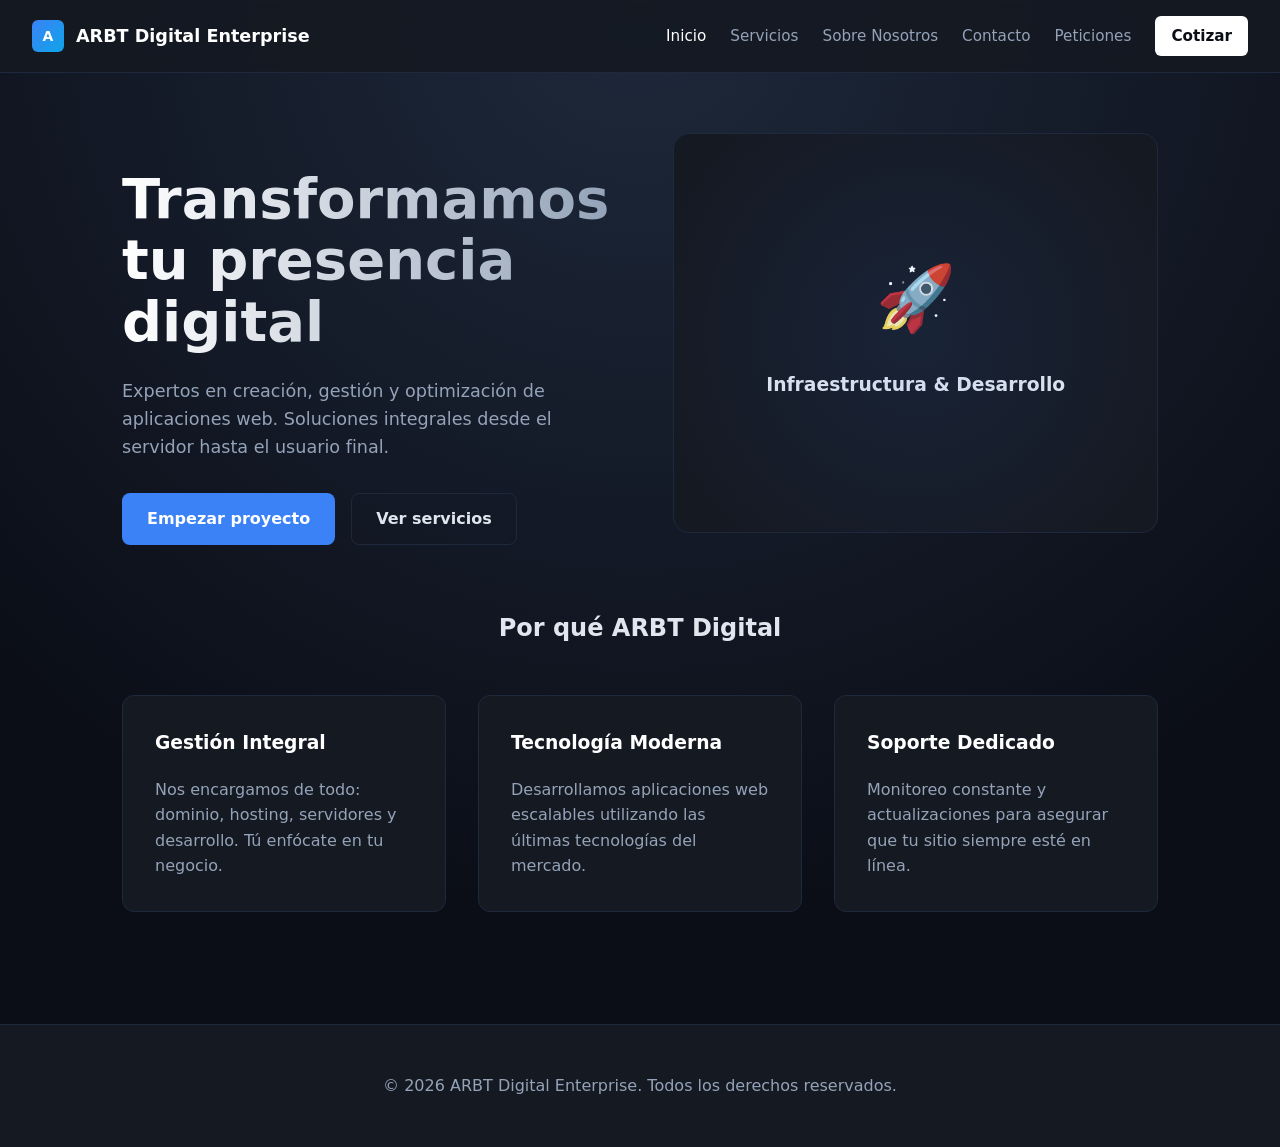
==== index.html @ 07e858a8 "Primeros Cambios Ajuste de los archivos, generación de archivo "README.md" para más detalles de la p" ====
<!DOCTYPE html>
<html lang="es">
<head>
<meta charset="UTF-8">
<meta name="viewport" content="width=device-width, initial-scale=1.0">
<title>ARBT Digital Enterprise | Consultoría Web</title>
<link rel="stylesheet" href="css/main.css">
</head>
<body>
<header class="header">
<a href="index.html" class="logo">
<div class="logo-icon">A</div>
<span>ARBT Digital Enterprise</span>
</a>
<button class="menu-toggle" aria-label="Abrir menú">
<span></span>
<span></span>
<span></span>
</button>
<nav class="menu">
<a href="index.html">Inicio</a>
<a href="pages/servicios.html">Servicios</a>
<a href="pages/sobre.html">Sobre Nosotros</a>
<a href="pages/contacto.html">Contacto</a>
            <a href="pages/peticiones.html">Peticiones</a>
            <a href="pages/contacto.html" class="menu-cta">Cotizar</a>
</nav>
</header>

<main class="contenedor">
<section class="hero">
<div class="hero-content">
<h1>Transformamos tu presencia digital</h1>
<p>Expertos en creación, gestión y optimización de aplicaciones web. Soluciones integrales desde el servidor hasta el usuario final.</p>
<div class="botones">
<a href="pages/contacto.html" class="boton">Empezar proyecto</a>
<a href="pages/servicios.html" class="boton secundario">Ver servicios</a>
</div>
</div>
<div class="hero-visual">
<!-- Espacio para imagen o visualización 3D -->
<div style="text-align: center; padding: 20px;">
<div style="font-size: 64px; margin-bottom: 20px;">🚀</div>
<h3>Infraestructura & Desarrollo</h3>
</div>
</div>
</section>

<section class="features">
<h2 style="text-align: center; margin-bottom: 3rem;">Por qué ARBT Digital</h2>
<div class="card-grid">
<div class="card">
<h3>Gestión Integral</h3>
<p>Nos encargamos de todo: dominio, hosting, servidores y desarrollo. Tú enfócate en tu negocio.</p>
</div>
<div class="card">
<h3>Tecnología Moderna</h3>
<p>Desarrollamos aplicaciones web escalables utilizando las últimas tecnologías del mercado.</p>
</div>
<div class="card">
<h3>Soporte Dedicado</h3>
<p>Monitoreo constante y actualizaciones para asegurar que tu sitio siempre esté en línea.</p>
</div>
</div>
</section>
</main>

<footer class="footer">
<p>&copy; 2026 ARBT Digital Enterprise. Todos los derechos reservados.</p>
</footer>

<script src="js/main.js"></script>
</body>
</html>
---- css/main.css ----
:root {
    --bg: #0b0e17;
    --surface: #151922;
    --text: #e0e6ed;
    --muted: #94a3b8;
    --primary: #3b82f6;
    --primary-dark: #2563eb;
    --accent: #0ea5e9;
    --border: #1e293b;
}

* { box-sizing: border-box; }

body {
    margin: 0;
    font-family: 'Inter', system-ui, sans-serif;
    background: var(--bg);
    color: var(--text);
    line-height: 1.6;
    background-image: radial-gradient(circle at 50% 0%, #1e293b 0%, transparent 70%);
}

.header {
    position: sticky;
    top: 0;
    z-index: 50;
    background: rgba(21, 25, 34, 0.9);
    backdrop-filter: blur(10px);
    border-bottom: 1px solid var(--border);
    padding: 1rem 2rem;
    display: flex;
    justify-content: space-between;
    align-items: center;
}

.logo {
    display: flex;
    align-items: center;
    gap: 0.75rem;
    font-weight: 700;
    font-size: 1.1rem;
    color: white;
    text-decoration: none;
    z-index: 51; /* Asegurar que el logo quede sobre el menú móvil */
}

.logo-icon {
    width: 32px;
    height: 32px;
    background: linear-gradient(135deg, var(--primary), var(--accent));
    border-radius: 6px;
    display: grid;
    place-items: center;
    color: white;
    font-size: 14px;
}

.menu {
    display: flex;
    gap: 1.5rem;
    align-items: center;
}

.menu a {
    color: var(--muted);
    text-decoration: none;
    font-size: 0.95rem;
    transition: color 0.2s;
}

.menu a:hover, .menu a.activo { color: white; }

.menu-cta {
    background: white;
    color: var(--bg) !important;
    padding: 0.5rem 1rem;
    border-radius: 6px;
    font-weight: 600;
}

/* Botón Hamburguesa (Oculto en escritorio) */
.menu-toggle {
    display: none;
    background: none;
    border: none;
    cursor: pointer;
    padding: 0;
    z-index: 51;
}

.menu-toggle span {
    display: block;
    width: 25px;
    height: 2px;
    background-color: white;
    margin: 5px 0;
    transition: all 0.3s;
}

/* Transformación a X */
.menu-toggle.open span:nth-child(1) { transform: rotate(45deg) translate(5px, 5px); }
.menu-toggle.open span:nth-child(2) { opacity: 0; }
.menu-toggle.open span:nth-child(3) { transform: rotate(-45deg) translate(5px, -5px); }


.contenedor {
    max-width: 1100px;
    margin: 0 auto;
    padding: 3rem 2rem;
}

.hero {
    display: grid;
    grid-template-columns: 1fr 1fr;
    gap: 4rem;
    align-items: center;
    margin-bottom: 4rem;
}

.hero h1 {
    font-size: 3.5rem;
    line-height: 1.1;
    margin-bottom: 1.5rem;
    background: linear-gradient(to right, white, var(--muted));
    -webkit-background-clip: text;
    background-clip: text;
    -webkit-text-fill-color: transparent;
}

.hero p {
    font-size: 1.1rem;
    color: var(--muted);
    margin-bottom: 2rem;
    max-width: 500px;
}

.botones { display: flex; gap: 1rem; }

.boton {
    display: inline-flex;
    align-items: center;
    justify-content: center;
    padding: 0.75rem 1.5rem;
    background: var(--primary);
    color: white;
    text-decoration: none;
    border-radius: 8px;
    font-weight: 600;
    transition: all 0.2s;
    border: 1px solid transparent;
}

.boton:hover { background: var(--primary-dark); transform: translateY(-2px); }

.boton.secundario {
    background: transparent;
    border-color: var(--border);
    color: var(--text);
}

.boton.secundario:hover { border-color: var(--muted); }

.hero-visual {
    position: relative;
    height: 400px;
    background: var(--surface);
    border-radius: 16px;
    border: 1px solid var(--border);
    overflow: hidden;
    display: grid;
    place-items: center;
}

.hero-visual::before {
    content: '';
    position: absolute;
    width: 150%;
    height: 150%;
    background: radial-gradient(circle, var(--primary) 0%, transparent 60%);
    opacity: 0.1;
    animation: spin 20s linear infinite;
}

@keyframes spin { from { transform: rotate(0deg); } to { transform: rotate(360deg); } }

.card-grid {
    display: grid;
    grid-template-columns: repeat(auto-fit, minmax(300px, 1fr));
    gap: 2rem;
}

.card {
    background: var(--surface);
    border: 1px solid var(--border);
    padding: 2rem;
    border-radius: 12px;
    transition: transform 0.2s, border-color 0.2s;
}

.card:hover { transform: translateY(-4px); border-color: var(--primary); }
.card h3 { margin-top: 0; color: white; }
.card p { color: var(--muted); margin-bottom: 0; }

.footer {
    border-top: 1px solid var(--border);
    padding: 2rem;
    text-align: center;
    color: var(--muted);
    margin-top: 4rem;
    background: var(--surface);
}

/* RESPONSIVE */
@media (max-width: 768px) {
    .menu-toggle {
        display: block; /* Mostrar botón hamburguesa */
    }

    .menu {
        position: fixed;
        top: 0;
        right: -100%; /* Oculto por defecto */
        width: 70%;
        height: 100vh;
        background: var(--surface);
        flex-direction: column;
        justify-content: center;
        padding: 2rem;
        box-shadow: -5px 0 15px rgba(0,0,0,0.5);
        transition: right 0.3s ease-in-out;
        z-index: 50;
    }

    .menu.active {
        right: 0; /* Mostrar menú */
    }

    .menu a {
        font-size: 1.2rem;
        margin: 1rem 0;
    }

    .hero {
        grid-template-columns: 1fr;
        text-align: center;
        gap: 2rem;
    }

    .hero h1 { font-size: 2.5rem; }
    .botones { justify-content: center; }
    .hero-visual { height: 300px; }
}
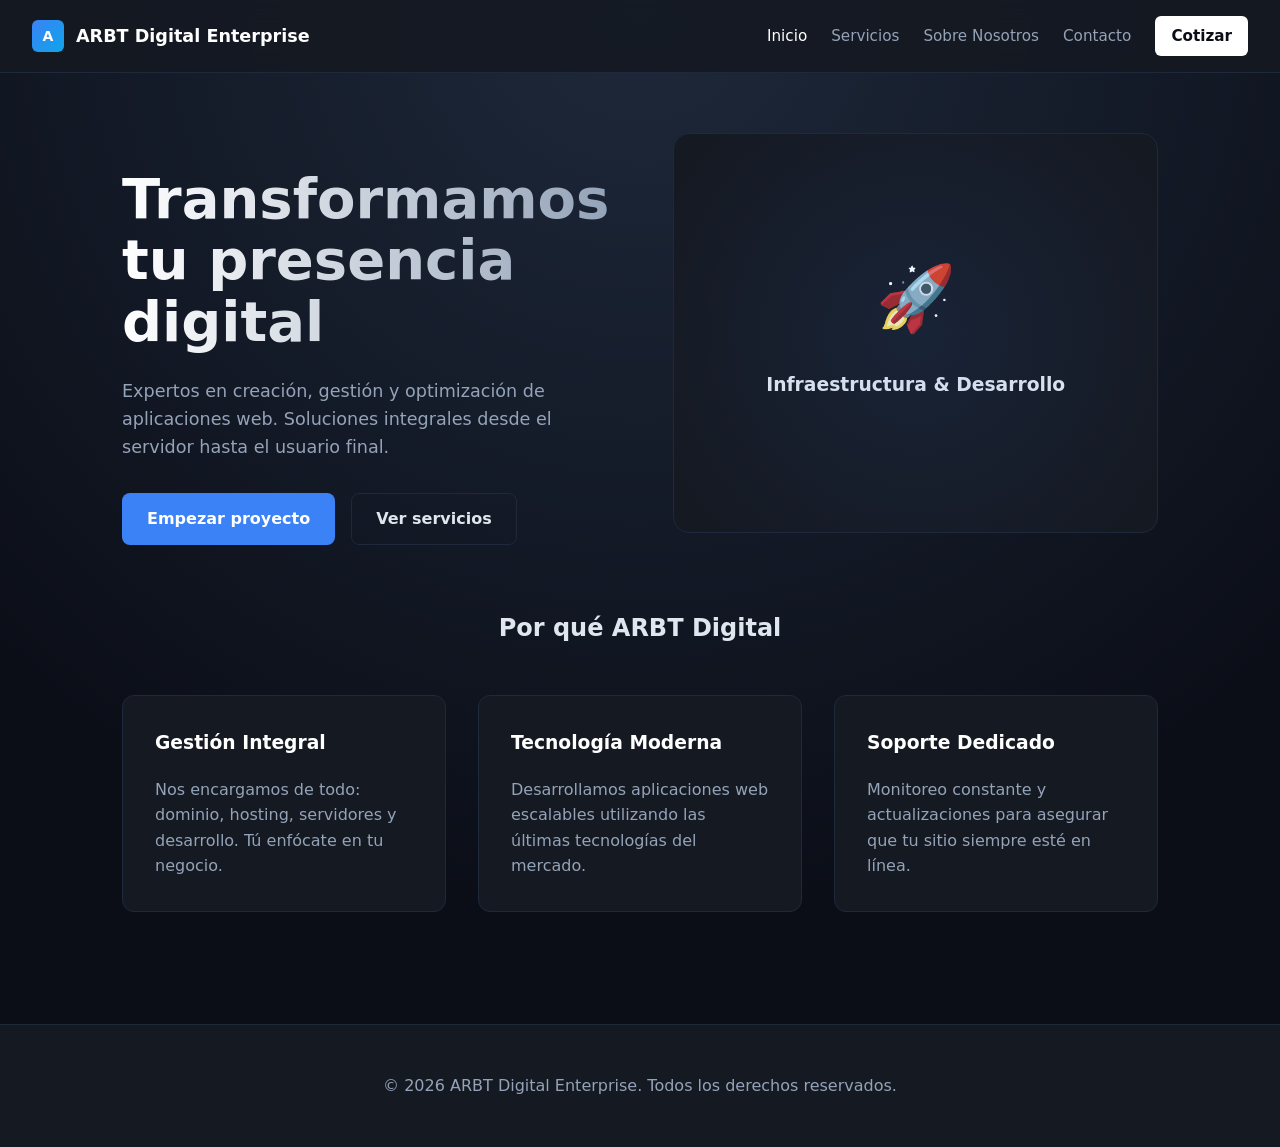
==== commit 11a99815: "Cambios para Backend Se añadió el acceso para el admin panel, se deshabilitó temporalmente el formul" ====
--- a/index.html
+++ b/index.html
@@ -22,7 +22,6 @@
 <a href="pages/servicios.html">Servicios</a>
 <a href="pages/sobre.html">Sobre Nosotros</a>
 <a href="pages/contacto.html">Contacto</a>
-            <a href="pages/peticiones.html">Peticiones</a>
             <a href="pages/contacto.html" class="menu-cta">Cotizar</a>
 </nav>
 </header>
